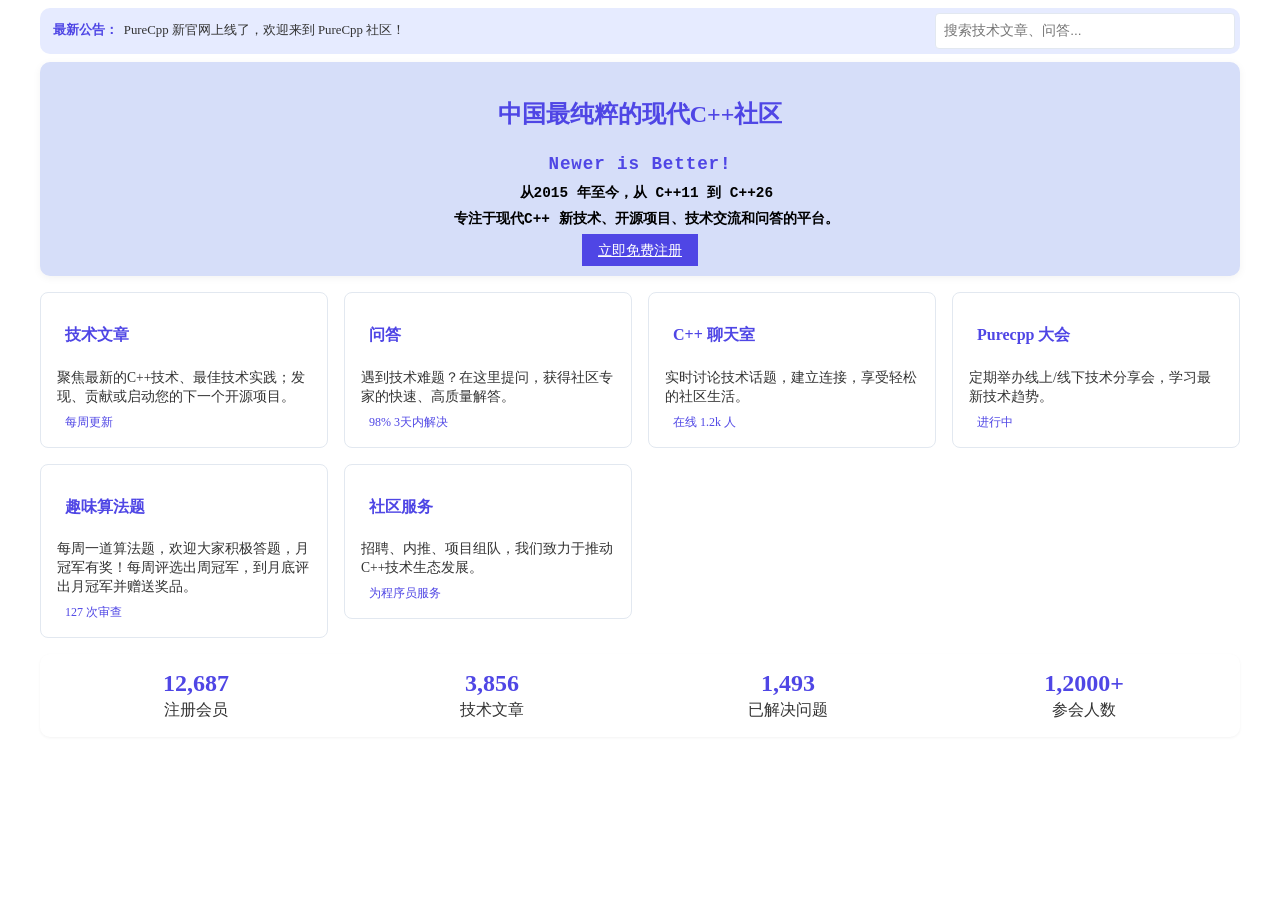
==== html/index.html @ 9f5e13fd "modify fonts" ====
<!DOCTYPE html>
<html lang="zh-CN">

<head>
    <meta charset="UTF-8">
    <meta name="viewport" content="width=device-width, initial-scale=1.0">
    <title>purecpp.cn - 中国最纯粹的 C++ 技术社区</title>
    <link rel="icon" href="logo.png" type="image/png">
    <meta name="description" content="从2015年到2026年，从 C++11 到 C++26，只聊硬核技术，不灌水，不广告。">

    <!-- 本地 Pico CSS（确保路径正确） -->
    <link rel="stylesheet" href="css/pico.min.css">

    <!-- 本地 Font Awesome（确保路径正确） -->
    <link rel="stylesheet" href="font-awesome/css/all.min.css">

    <!-- PureCpp 统一样式 -->
    <link rel="stylesheet" href="css/purecpp.css">

    <script defer src="script/alpine.js"></script>

    <style>
        /* 确保页脚始终在底部 */
        body {
            display: flex;
            flex-direction: column;
            min-height: 100vh;
        }

        main {
            flex: 1;
        }

        /* Logo 样式（个性化） */
        nav .secondary img {
            background-color: transparent !important;
            filter: var(--logo-filter, none) !important;
            width: 36px !important;
            height: 36px !important;
            vertical-align: middle !important;
        }

        nav .secondary strong {
            font-size: 20px !important;
            color: var(--primary) !important;
        }

        /* Hero 区域个性化样式 */
        .hero h1,
        .hero p {
            color: white !important;
            margin: 0 auto 0.5rem !important;
            max-width: 100% !important;
        }

        .hero .lead {
            color: var(--text-typing) !important;
            font-size: 0.9rem !important;
            line-height: 1.8 !important;
            font-family: "JetBrains Mono", "Fira Code", Consolas, "Courier New", monospace !important;
            font-weight: 400 !important;
        }

        .hero .slogan-highlight {
            font-size: 1.1rem !important;
            font-weight: 600 !important;
            color: var(--primary) !important;
            letter-spacing: 0.05em !important;
        }

        .hero-section {
            color: var(--text-highlight) !important;
        }

        /* 卡片个性化样式 */
        .card h3 {
            color: var(--text-highlight) !important;
            margin-bottom: 0.5rem !important;
            display: flex;
            align-items: center;
            gap: 0.5rem;
            font-size: 1rem;
        }

        .card p {
            line-height: 1.4;
            font-size: 0.85rem;
            flex-grow: 1;
            margin-bottom: 0.5rem !important;
            color: var(--text-main) !important;
        }

        .card small {
            color: var(--primary) !important;
            display: flex;
            align-items: center;
            gap: 0.5rem;
            margin-top: auto;
            font-size: 0.75rem;
        }

        /* 下拉动画 */
        @keyframes slideDown {
            from {
                opacity: 0;
                transform: translateY(-10px);
            }

            to {
                opacity: 1;
                transform: translateY(0);
            }
        }
    </style>
</head>

<body>
<!-- 统一页头占位符 -->
<div id="header-container"></div>

<!-- 主要内容 -->
<main class="page-wrapper">
        <!-- 公告栏 -->
        <article class="announcement">
            <div class="announcement-row">
                <div class="announcement-container">
                    <div class="announcement-scroll">
                        <div class="announcement-item">
                            <strong><i class="fas fa-bullhorn"></i> 最新公告：</strong>
                            <span>PureCpp 新官网上线了，欢迎来到 PureCpp 社区！</span>
                        </div>
                        <div class="announcement-item">
                            <strong><i class="fas fa-bullhorn"></i>社区核心团队：</strong>
                            <span><a href="/about.html">PureCpp 社区核心团队由一批C++ 精英组成，查看团队介绍!</a></span>
                        </div>
                        <div class="announcement-item">
                            <strong><i class="fas fa-code"></i> C++ 大会：</strong>
                            <span><a href="/article.html?slug=67907d04">2025 年purecpp 大会ppt和视频</a></span>
                        </div>
                        <div class="announcement-item">
                            <strong><i class="fas fa-users"></i><a href="/articles.html?tag_id=162">趣味算法题板块上线了！：</a> </strong>
                            <span>每周一道算法题，欢迎大家积极答题，月冠军有奖！每周评选出周冠军，到月底评出月冠军并赠送奖品和证书！</span>
                        </div>
                    </div>
                </div>

                <div class="search-box">
                    <input type="text" placeholder="搜索技术文章、问答..."
                           onkeyup="if(event.keyCode === 13) performSearch()">
                    <i class="fas fa-search search-icon" onclick="performSearch()"></i>
                </div>
            </div>
        </article>

    <!-- Hero 区域：满宽，与card完全对齐 -->
    <section class="hero">
        <h2 class="hero-section">中国最纯粹的现代C++社区</h2>
        <p class="lead">
            <span class="slogan-highlight">Newer is Better!</span> <br>
            <span class="typing-container">
                    <span class="typing-cursor">|</span>
                    <span class="typing-text line1"><strong>从2015 年至今，从 C++11 到 C++26</strong></span>
                </span>
            <br>
            <span class="typing-container">
                    <span class="typing-cursor line2-cursor">|</span>
                    <span class="typing-text line2"><strong>专注于现代C++ 新技术、开源项目、技术交流和问答的平台。</strong></span>
                </span>
        </p>
        <a href="register.html" role="button" class="contrast">
            <i class="fas fa-user-plus"></i>
            立即免费注册
        </a>
    </section>

    <!-- 6个功能卡片：满宽，与hero完全对齐 -->
    <section class="card-section">
        <div class="card-grid">
            <a href="articles.html" style="text-decoration: none; color: inherit;">
                <article class="card">
                    <div style="display: flex; align-items: center; gap: 0.5rem; margin-bottom: 0.5rem !important;">
                        <div class="feature-icon">
                            <i class="fas fa-lightbulb"></i>
                        </div>
                        <h3>技术文章</h3>
                    </div>
                    <p>聚焦最新的C++技术、最佳技术实践；发现、贡献或启动您的下一个开源项目。</p>
                    <small><i class="fas fa-sync-alt"></i> 每周更新</small>
                </article>
            </a>

            <article class="card">
                <div style="display: flex; align-items: center; gap: 0.5rem; margin-bottom: 0.5rem !important;">
                    <div class="feature-icon">
                        <i class="fas fa-question-circle"></i>
                    </div>
                    <h3>问答</h3>
                </div>
                <p>遇到技术难题？在这里提问，获得社区专家的快速、高质量解答。</p>
                <small><i class="fas fa-check-circle"></i> 98% 3天内解决</small>
            </article>

            <article class="card">
                <div style="display: flex; align-items: center; gap: 0.5rem; margin-bottom: 0.5rem !important;">
                    <div class="feature-icon">
                        <i class="fas fa-comments"></i>
                    </div>
                    <h3>C++ 聊天室</h3>
                </div>
                <p>实时讨论技术话题，建立连接，享受轻松的社区生活。</p>
                <small><i class="fas fa-users"></i> 在线 1.2k 人</small>
            </article>

            <a href="conference.html" style="text-decoration: none; color: inherit;">
                <article class="card">
                    <div style="display: flex; align-items: center; gap: 0.5rem; margin-bottom: 0.5rem !important;">
                        <div class="feature-icon">
                            <i class="fas fa-calendar-alt"></i>
                        </div>
                        <h3>Purecpp 大会</h3>
                    </div>
                    <p>定期举办线上/线下技术分享会，学习最新技术趋势。</p>
                    <small><i class="fas fa-edit"></i> 进行中</small>
                </article>
            </a>

            <article class="card">
                <div style="display: flex; align-items: center; gap: 0.5rem; margin-bottom: 0.5rem !important;">
                    <div class="feature-icon">
                        <i class="fas fa-code"></i>
                    </div>
                    <h3>趣味算法题</h3>
                </div>
                <p>每周一道算法题，欢迎大家积极答题，月冠军有奖！每周评选出周冠军，到月底评出月冠军并赠送奖品。</p>
                <small><i class="fas fa-chart-bar"></i> 127 次审查</small>
            </article>

            <a href="services.html" style="text-decoration: none; color: inherit;">
                <article class="card">
                    <div style="display: flex; align-items: center; gap: 0.5rem; margin-bottom: 0.5rem !important;">
                        <div class="feature-icon">
                            <i class="fas fa-hands-helping"></i>
                        </div>
                        <h3>社区服务</h3>
                    </div>
                    <p>招聘、内推、项目组队，我们致力于推动C++技术生态发展。</p>
                    <small><i class="fas fa-star"></i> 为程序员服务</small>
                </article>
            </a>
        </div>
    </section>

    <!-- 数据统计：与hero、card对齐 -->
    <section class="stats">
        <div class="stats-grid">
            <div>
                <span class="stat-number" id="user-count">12,687</span>
                <div>注册会员</div>
            </div>
            <div>
                <span class="stat-number" id="article-count">3,856</span>
                <div>技术文章</div>
            </div>
            <div>
                <span class="stat-number">1,493</span>
                <div>已解决问题</div>
            </div>
            <div>
                <span class="stat-number" id="conference-attendees">1,2000+</span>
                <div>参会人数</div>
            </div>
        </div>
    </section>
</main>

<!-- 统一页脚占位符 -->
<div id="footer-container"></div>
    <!-- API服务脚本 -->
    <script src="script/api_service.js"></script>
    <!-- 统一布局脚本（包含用户信息管理功能） -->
    <script src="script/layout.js"></script>
    <!-- 核心脚本 -->
    <script>
        // 搜索功能
        function performSearch() {
            const input = document.querySelector('.search-box input');
            const keyword = input.value.trim();
            if (keyword) {
                window.location.href = `articles.html?search=${encodeURIComponent(keyword)}`;
            } else {
                showAlert('请输入搜索关键词');
            }
        }

        // 获取统计数据
        async function fetchStats() {
            try {
                const response = await fetch('/api/v1/stats');
                if (!response.ok) {
                    throw new Error('获取统计数据失败');
                }
                const data = await response.json();
                if (data.success && data.data) {
                    // 更新注册会员数
                    document.getElementById('user-count').textContent = data.data.user_count.toLocaleString();
                    // 更新技术文章数
                    document.getElementById('article-count').textContent = data.data.article_count.toLocaleString();
                }
            } catch (error) {
                console.error('获取统计数据失败:', error);
            }
        }

        // 页面加载时获取统计数据
        window.addEventListener('load', fetchStats);
    </script>
</body>

</html>
---- html/css/purecpp.css ----
:root {
    --primary: #4f46e5;
    --primary-hover: #4338ca;
    --border-color: #e2e8f0;
    --muted-color: #4b5563;
    --bg-page: #ffffff;
    --bg-card: #ffffff;
    --bg-search: #ffffff;
    --text-main: #333;
    --text-highlight: var(--primary);
    --bg-hero: #d6def9;
    --bg-announcement: #e6ebff;
    --text-typing: #000000;
    --code-background: #ffffff;
    --code-border: #e5e7eb;
    --bg-blockquote: #f9fafb;
}

/* 深色模式 */
@media (prefers-color-scheme: dark) {
    :root {
        --bg-page: #121212;
        --bg-card: #1e1e1e;
        --bg-search: #2d2d2d;
        --text-main: #ffffff;
        --muted-color: #9ca3af;
        --text-highlight: #818cf8;
        --border-color: #374151;
        --bg-hero: #1e2238;
        --bg-announcement: #2a2f4c;
        --text-typing: #f3f4f6;
        --code-background: #1e1e1e;
        --code-border: #374151;
        --bg-blockquote: #2a2a2a;
    }
}

/* 深色模式类（手动切换） */
:root.dark {
    --bg-page: #121212;
    --bg-card: #1e1e1e;
    --bg-search: #2d2d2d;
    --text-main: #ffffff;
    --muted-color: #9ca3af;
    --text-highlight: #818cf8;
    --border-color: #374151;
    --bg-hero: #1e2238;
    --bg-announcement: #2a2f4c;
    --text-typing: #f3f4f6;
    --code-background: #1e1e1e;
    --code-border: #374151;
    --bg-blockquote: #2a2a2a;
}

/* 浅色模式类（手动切换） */
:root.light {
    --bg-page: #ffffff;
    --bg-card: #ffffff;
    --bg-search: #ffffff;
    --text-main: #333;
    --muted-color: #4b5563;
    --text-highlight: var(--primary);
    --border-color: #e2e8f0;
    --bg-hero: #d6def9;
    --bg-announcement: #e6ebff;
    --text-typing: #000000;
    --code-background: #ffffff;
    --code-border: #e5e7eb;
}

/* 全局样式 */
body {
    background-color: var(--bg-page) !important;
    color: var(--text-main) !important;
    min-height: 100vh;
    margin: 0;
    padding: 0;
}

/* 页面布局 */
.page-wrapper {
    max-width: 1200px !important;
    width: 100% !important;
    padding: 0 1.5rem !important;
    margin: 0 auto !important;
    flex: 1;
    display: flex;
    flex-direction: column;
}

main {
    flex: 1;
}

/* 容器样式 */
.container {
    max-width: 1200px;
}

/* 头部样式 */
.page-header {
    max-width: 1200px;
    width: 100%;
    padding: 1rem 2rem;
    margin: 0 auto;
    border-bottom: 1px solid var(--border-color);
}

.logo {
    display: flex;
    align-items: center;
    gap: 0.5rem;
    text-decoration: none !important;
}

.logo img {
    width: 32px;
    height: 32px;
}

.logo strong {
    font-size: 18px !important;
    color: var(--primary) !important;
}

/* 导航栏样式 */
nav.container-fluid ul:nth-child(2) {
    font-size: 0.85rem !important;
    margin-left: auto !important;
    margin-right: 0 !important;
}

nav .contrast {
    background: var(--primary) !important;
    border-color: var(--primary) !important;
    color: white !important;
}

nav .contrast:hover {
    background: var(--primary-hover) !important;
    border-color: var(--primary-hover) !important;
}

/* 英雄区域 */
.hero {
    border-radius: 10px !important;
    overflow: hidden !important;
    box-shadow: 0 2px 8px rgba(0, 0, 0, 0.05) !important;
    background: var(--bg-hero) !important;
    padding: 1rem 0 !important;
    text-align: center !important;
    margin-bottom: 1rem !important;
}

.hero .contrast {
    padding: 0.5rem 1rem !important;
    font-size: 0.9rem;
    background: var(--primary) !important;
    border-color: var(--primary) !important;
    color: white !important;
}

.hero .contrast:hover {
    background: var(--primary-hover) !important;
    border-color: var(--primary-hover) !important;
}

/* 公告栏 */
.announcement {
    font-size: 14px !important;
    background: var(--bg-announcement) !important;
    border-radius: 10px !important;
    padding: 0.3rem !important;
    margin: 0.5rem 0 !important;
}

.announcement-row {
    display: grid;
    grid-template-columns: 1fr auto;
    gap: 1rem;
    align-items: center;
}

.announcement-container {
    position: relative;
    overflow: hidden;
    height: 24px;
    width: 100%;
    display: block !important;
}

.announcement-scroll {
    animation: scroll-up 15s linear infinite;
    width: 100% !important;
}

.announcement-scroll:hover {
    animation-play-state: paused;
}

.announcement-item {
    height: 24px;
    display: flex !important;
    align-items: center !important;
    color: var(--text-main) !important;
    width: 100%;
    height: 24px !important;
    padding: 0 0.5rem !important;
    font-size: 0.8rem !important;
    line-height: 1 !important;
    text-align: left !important;
}

.announcement-item strong {
    flex-shrink: 0;
    margin-right: 6px;
    color: var(--primary);
    white-space: nowrap;
}

.announcement-item span {
    flex-grow: 1;
    white-space: nowrap;
    overflow: hidden;
    text-overflow: ellipsis;
    min-width: 0;
    display: block;
}

/* 搜索框样式 */
.search-box {
    position: relative;
    min-width: 300px;
    height: 36px;
}

.search-box input {
    border: 1px solid var(--border-color) !important;
    border-radius: 4px !important;
    margin: 0 !important;
    padding: 0.375rem 2rem 0.375rem 0.5rem !important;
    font-size: 0.85rem !important;
    background: var(--bg-search) !important;
    width: 100% !important;
    height: 100% !important;
    box-sizing: border-box !important;
}

.search-icon {
    position: absolute;
    right: 0.75rem;
    top: 50%;
    transform: translateY(-50%);
    color: var(--muted-color);
    font-size: 0.8rem;
    cursor: pointer;
    transition: all 0.2s ease;
    padding: 0.25rem;
    border-radius: 3px;
}

.search-icon:hover {
    color: var(--primary);
    background: rgba(79, 70, 229, 0.1);
    transform: translateY(-50%) scale(1.1);
}

/* 卡片样式 */
.card {
    border: 1px solid var(--border-color);
    border-radius: 8px;
    padding: 1rem !important;
    background: var(--bg-card) !important;
    transition: all 0.3s ease;
    margin: 0 !important;
}

.card:hover {
    transform: translateY(-2px);
    box-shadow: 0 5px 15px rgba(0, 0, 0, 0.1);
    border-color: var(--primary);
}

.card-grid {
    display: grid;
    grid-template-columns: repeat(auto-fit, minmax(280px, 1fr));
    gap: 1rem !important;
    margin: 0 !important;
    padding: 0 !important;
    width: 100% !important;
}

/* 文章卡片 */
.article-card {
    background: var(--bg-card);
    border: 1px solid var(--border-color);
    border-radius: 8px;
    padding: 0.6rem;
    transition: all 0.2s ease;
    text-decoration: none;
    color: inherit;
    display: block;
}

.article-card:hover {
    transform: translateY(-2px);
    border-color: var(--primary);
    box-shadow: 0 4px 12px rgba(0, 0, 0, 0.1);
}

.article-title {
    font-size: 1.4rem;
    font-weight: 600;
    line-height: 1.4;
    color: var(--text-main);
    margin-bottom: 0.5rem;
}

.article-title a {
    color: var(--text-main);
    text-decoration: none;
}

.article-title a:hover {
    color: var(--text-main);
}

.article-excerpt {
    color: var(--muted-color);
    line-height: 1.6;
    margin-bottom: 0.8rem;
    font-size: 0.9rem;
}

/* 标签 */
.article-tags {
    display: flex;
    flex-wrap: wrap;
    gap: 0.5rem;
    margin-bottom: 0.8rem;
}

.tag {
    display: inline-block;
    padding: 0.2rem 0.6rem;
    background: #e5e7eb;
    color: #333;
    border-radius: 4px;
    font-size: 0.8rem;
    text-decoration: none;
}

.tag:hover {
    opacity: 0.9;
    color: #333;
}

/* 文章元信息 */
.article-meta {
    display: flex;
    flex-wrap: wrap;
    gap: 1rem;
    font-size: 0.85rem;
    color: var(--muted-color);
    align-items: center;
}

.meta-item {
    display: flex;
    align-items: center;
    gap: 0.3rem;
}

.meta-item i {
    width: 16px;
}

.read-more {
    color: var(--text-main);
    text-decoration: none;
    font-weight: 500;
}

.read-more:hover {
    text-decoration: underline;
}

/* 分页 */
.pagination {
    display: flex;
    justify-content: center;
    align-items: center;
    gap: 0.5rem;
    margin-top: 0.6rem;
    padding-top: 0.6rem;
    border-top: 1px solid var(--border-color);
}

.page-link {
    padding: 0.5rem 0.8rem;
    border: 1px solid var(--border-color);
    border-radius: 6px;
    color: var(--text-main);
    text-decoration: none;
    font-size: 0.9rem;
    transition: all 0.2s;
}

.page-link:hover {
    background: var(--primary);
    color: white;
    border-color: var(--primary);
}

.page-link.active {
    background: var(--primary);
    color: white;
    border-color: var(--primary);
}

.page-link.disabled {
    cursor: not-allowed !important;
    pointer-events: none !important;
    opacity: 0.6;
}

/* 数据统计 */
.stats {
    background: var(--bg-card) !important;
    padding: 1rem 0 !important;
    margin: 1rem 0 !important;
    border-radius: 10px !important;
    box-shadow: 0 1px 3px rgba(0, 0, 0, 0.05);
}

.stats-grid {
    display: grid;
    grid-template-columns: repeat(auto-fit, minmax(150px, 1fr));
    gap: 1rem;
    text-align: center;
    padding: 0 1rem !important;
}

.stat-number {
    font-size: 1.5rem;
    font-weight: bold;
    color: var(--text-highlight) !important;
    display: block;
    margin-bottom: 0.2rem !important;
}

.stats-grid div {
    color: var(--text-main) !important;
}

/* 标题样式 */
.page-title {
    font-size: 1.5rem;
    font-weight: 700;
    margin-bottom: 0;
    color: var(--text-main);
}

.page-description {
    color: var(--muted-color);
    font-size: 0.9rem;
}

.page-header-area {
    margin-bottom: 1rem;
}

.title-and-button {
    display: flex;
    justify-content: space-between;
    align-items: center;
    margin-bottom: 0.5rem;
}

/* 按钮样式 */
.button-create {
    background: var(--primary);
    color: white !important;
    padding: 0.5rem 1rem;
    font-size: 0.9rem;
    font-weight: 500;
    text-decoration: none;
    border-radius: 6px;
    transition: all 0.2s;
}

.button-create:hover {
    background: var(--primary-hover);
    text-decoration: none;
}

/* 文章内容样式 */
.article-content {
    line-height: 1.5 !important; /* 修复：正常阅读行高 */
    font-size: 0.85rem !important;
    margin-bottom: 1rem !important;
    color: var(--text-main) !important;
}

.article-content h1 {
    color: var(--text-main);
    margin: 1.5rem 0 1rem;
    font-size: 1.3rem;
    line-height: 1.3; /* 标题稍微宽松一点 */
}

.article-content h2 {
    color: var(--text-main);
    margin: 1.5rem 0 1rem;
    font-size: 1.2rem;
    line-height: 1.3;
}

.article-content h3 {
    color: var(--text-main);
    margin: 1.5rem 0 1rem;
    font-size: 1.1rem;
    line-height: 1.3;
}

.article-content h4 {
    color: var(--text-main);
    margin: 1.0rem 0 0.8rem;
    font-size: 1.05rem;
    line-height: 1.3;
}

.article-content p {
    font-size: 0.8rem !important;
    line-height: 1.5 !important; /* 修复：段落正常行高 */
    margin-bottom: 0.6rem !important; /* 段落间距稍微加大 */
    color: var(--text-main) !important;
}

.article-content ul,
.article-content li {
    font-size: 0.8rem !important;
    line-height: 1.4 !important; /* 修复：列表正常行高 */
    color: var(--text-main) !important;
}

.article-content blockquote {
    font-size: 0.75rem !important; /* 修复：引用不要太小，0.4根本看不清 */
    line-height: 1.4 !important;
}

.article-content blockquote {
    border-left: 4px solid var(--primary);
    padding-left: 1rem;
    color: var(--text-main) !important;
    margin: 1rem 0;
    background: var(--bg-blockquote) !important;
    padding: 1rem !important;
    border-radius: 4px !important;
}

@media (prefers-color-scheme: dark) {
    .article-content blockquote {
        background: #2a2a2a !important;
        color: #ffffff !important;
    }
}

:root.dark .article-content blockquote {
    background: #2a2a2a !important;
    color: #ffffff !important;
}

/* 代码块样式 */
.article-content pre {
    background: var(--code-background) !important;
    border: 1px solid var(--code-border) !important;
    padding: 0.8rem !important;
    border-radius: 8px !important;
    overflow-x: auto !important;
    margin: 1rem 0 !important;
}

.article-content code {
    font-family: 'JetBrains Mono', 'Cascadia Code', 'Fira Code', Consolas, 'Source Code Pro', monospace !important;
    font-size: 0.5rem !important;
    line-height: 0.8 !important;
}

/* 用户资料弹窗样式 */
.user-profile-popup {
    position: absolute;
    z-index: 1000;
    background: var(--bg-card);
    border: 1px solid var(--border-color);
    border-radius: 8px;
    padding: 1rem;
    box-shadow: 0 4px 12px rgba(0, 0, 0, 0.15);
    min-width: 300px;
    max-width: 400px;
    max-height: 400px;
    overflow-y: auto;
    opacity: 1;
}

.user-profile-popup .popup-header {
    display: flex;
    align-items: center;
    margin-bottom: 0.8rem;
}

.user-profile-popup .avatar {
    width: 50px;
    height: 50px;
    border-radius: 50%;
    margin-right: 1rem;
    object-fit: cover;
}

.user-profile-popup .user-info h4 {
    margin: 0 0 0.2rem 0;
    color: var(--text-main);
}

.user-profile-popup .user-info p {
    margin: 0;
    color: var(--muted-color);
    font-size: 0.85rem;
}

.user-profile-popup .user-bio {
    margin-bottom: 0.8rem;
    font-size: 0.9rem;
    line-height: 1.4;
}

.user-profile-popup .user-details {
    display: flex;
    flex-wrap: wrap;
    gap: 0.8rem;
    font-size: 0.85rem;
    color: var(--muted-color);
}

.user-profile-popup .detail-item {
    display: flex;
    align-items: center;
    gap: 0.3rem;
}

.user-profile-popup .loading {
    text-align: center;
    padding: 1rem;
    color: var(--muted-color);
}

/* 用户名样式，添加悬停效果 */
.username-hover {
    cursor: pointer;
    position: relative;
    font-weight: 500;
    color: var(--text-main);
}

.username-hover:hover {
    text-decoration: underline;
}

/* 自定义下拉样式 */
.dropdown {
    position: relative;
    display: inline-block;
    width: 600px;
}

.dropdown-menu {
    position: absolute;
    top: 100%;
    left: 0;
    right: 0;
    background: #ffffff;
    border: 1px solid #e2e8f0;
    border-radius: 0.25rem;
    box-shadow: 0 2px 4px rgba(0, 0, 0, 0.1);
    z-index: 100;
    max-height: 250px;
    overflow-y: auto;
    padding: 0.5rem;
}

.dropdown-menu label {
    display: flex;
    align-items: center;
    padding: 0.4rem;
    cursor: pointer;
}

.dropdown-menu label:hover {
    background: #f1f5f9;
}

/* 回复表单样式 */
.reply-form {
    margin-top: 1rem;
    padding: 1rem;
    background-color: #f8f9fa;
    border-radius: 4px;
}

.reply-form textarea {
    width: 100%;
    margin-bottom: 0.5rem;
    padding: 0.5rem;
    border: 1px solid var(--border-color);
    border-radius: 4px;
    font-family: inherit;
    resize: vertical;
}

.reply-form-actions {
    display: flex;
    justify-content: flex-end;
    gap: 0.5rem;
}

.reply-form-cancel,
.reply-form-submit {
    padding: 0.25rem 0.5rem;
    border: none;
    border-radius: 4px;
    cursor: pointer;
    font-size: 0.85rem;
}

.reply-form-cancel {
    background-color: #6c757d;
    color: white;
}

.reply-form-submit {
    background-color: var(--primary);
    color: white;
}

.reply-form-submit:disabled {
    opacity: 0.6;
    cursor: not-allowed;
}

/* 子评论的回复表单样式 */
.child-comment-item .reply-form {
    margin-top: 0.75rem;
    padding: 0.75rem;
    background-color: #e9ecef;
}

.child-comment-item .reply-form textarea {
    font-size: 0.85rem;
}

.child-comment-item .reply-form-cancel,
.child-comment-item .reply-form-submit {
    font-size: 0.8rem;
}

/* 评论样式 */
.comments-section {
    margin-top: 2rem;
    border-top: 1px solid var(--border-color);
    padding-top: 1rem;
}

.comment-form {
    margin-bottom: 2rem;
    padding: 1rem;
    border: 1px solid var(--border-color);
    border-radius: 8px;
}

.comment-item {
    margin-bottom: 1rem;
    padding: 1rem;
    border: 1px solid var(--border-color);
    border-radius: 8px;
}

.comment-header {
    display: flex;
    justify-content: space-between;
    align-items: center;
    margin-bottom: 0.5rem;
}

.comment-author {
    font-weight: bold;
    color: var(--text-main);
}

.comment-content {
    margin-bottom: 0.5rem;
    line-height: 1.5;
}

.comment-footer {
    display: flex;
    justify-content: space-between;
    align-items: center;
    font-size: 0.75rem;
}

.comment-actions {
    font-size: 0.8rem;
    margin-left: 0.5rem;
}

.child-comments {
    margin-left: 2rem;
    margin-top: 1rem;
    border-left: 2px solid var(--border-color);
    padding-left: 1rem;
}

.child-comment-item {
    margin-bottom: 0.75rem;
    padding: 0.75rem;
    background-color: #f8f9fa;
    border-radius: 4px;
}

.reply-title {
    font-size: 0.75rem;
    color: var(--muted-color);
    margin-bottom: 0.3rem;
}

/* 打字机效果 */
.typing-container {
    display: inline-flex;
    align-items: flex-start;
    gap: 4px;
    overflow: hidden;
}

.typing-text {
    display: inline-block;
    overflow: hidden;
    white-space: nowrap;
    width: 0;
    color: var(--text-typing) !important;
    caret-color: transparent !important;
    animation: typing 2s steps(35, end) forwards;
}

.typing-text.line1 {
    animation-delay: 0.5s;
}

.typing-text.line2 {
    animation-delay: 2.8s;
}

.typing-cursor {
    color: var(--primary) !important;
    font-weight: bold;
    font-size: 0.9rem !important;
    opacity: 0;
    animation: show-cursor 0s 0.5s forwards,
    blink 1s step-end infinite 0.5s,
    fade-out 0s 2.5s forwards;
}

.typing-cursor.line2-cursor {
    opacity: 0;
    animation: show-cursor 0s 2.8s forwards,
    blink 1s step-end infinite 2.8s,
    fade-out 0s 5s forwards;
}

/* 动画 */
@keyframes scroll-up {
    0%,
    20% {
        transform: translateY(0);
    }

    25%,
    45% {
        transform: translateY(-24px);
    }

    50%,
    70% {
        transform: translateY(-48px);
    }

    75%,
    95% {
        transform: translateY(-72px);
    }

    100% {
        transform: translateY(0);
    }
}

@keyframes typing {
    from {
        width: 0;
    }

    to {
        width: 100%;
    }
}

@keyframes blink {
    from,
    to {
        opacity: 1;
    }

    50% {
        opacity: 0;
    }
}

@keyframes fade-out {
    to {
        opacity: 0;
        visibility: hidden;
    }
}

@keyframes show-cursor {
    to {
        opacity: 1;
    }
}

@keyframes slideDown {
    from {
        opacity: 0;
        transform: translateY(-10px);
    }

    to {
        opacity: 1;
        transform: translateY(0);
    }
}

/* 隐藏类 */
.hidden {
    display: none !important;
}

/* 移动端导航栏适配 */
@media (max-width: 992px) {
    .page-wrapper {
        padding: 0 1rem !important;
    }

    .announcement-row {
        display: flex !important;
        flex-direction: column;
        gap: 0.8rem !important;
        padding: 0.5rem 0 !important;
    }

    .search-box {
        min-width: 100% !important;
        width: 100% !important;
        height: 38px;
    }

    .search-box input {
        font-size: 16px !important;
    }
}

@media (max-width: 768px) {
    .typing-text {
        animation: typing 1.8s steps(25, end) forwards !important;
    }

    .typing-text.line2 {
        animation-delay: 1.8s !important;
    }

    .typing-cursor.line2-cursor {
        animation: show-cursor 0s 1.8s forwards, blink 1s step-end infinite 1.8s, fade-out 0s 3.6s forwards !important;
    }

    .content-container {
        padding: 1rem;
    }

    .page-title {
        font-size: 1.0rem;
    }

    .content-card {
        padding: 1rem;
    }

    .content-title {
        font-size: 1.1rem;
    }

    .content-meta {
        font-size: 0.8rem;
    }
}

/* 注册按钮微调 */
.btn-register {
    padding: 0.3rem 0.5rem !important;
    font-size: 0.85rem !important;
    height: auto !important;
    white-space: nowrap;
}

/* 内容容器样式 */
.content-container {
    max-width: 1200px;
    margin: 0 auto;
    padding: 1rem;
}

/* 内容列表样式 */
.content-list {
    display: flex;
    flex-direction: column;
    gap: 0.1rem;
}

/* 内容卡片样式 */
.content-card {
    background: var(--bg-card);
    border: 1px solid var(--border-color);
    border-radius: 8px;
    padding: 1rem;
    transition: all 0.2s ease;
}

.content-card:hover {
    transform: translateY(-2px);
    border-color: var(--primary);
    box-shadow: 0 4px 12px rgba(0, 0, 0, 0.1);
}

/* 内容标题样式 */
.content-title {
    font-size: 1.1rem;
    font-weight: 600;
    line-height: 1.4;
    color: var(--text-main);
    margin-bottom: 0.5rem;
}

.content-title a {
    color: var(--text-main);
    text-decoration: none;
}

.content-title a:hover {
    color: var(--text-main);
}

/* 内容摘要样式 */
.content-excerpt {
    color: var(--muted-color);
    line-height: 1.6;
    margin-bottom: 0.8rem;
    font-size: 0.8rem;
}

/* 内容元信息样式 */
.content-meta {
    display: flex;
    flex-wrap: wrap;
    gap: 1rem;
    margin-bottom: 0.8rem;
}

/* 内容标签样式 */
.content-tags {
    display: flex;
    flex-wrap: wrap;
    gap: 0.5rem;
    margin-bottom: 0.8rem;
}

/* 注册按钮 */
.register-button {
    display: inline-block;
    padding: 0.5rem 1rem;
    background: var(--primary);
    color: white;
    border-radius: 4px;
    font-size: 0.9rem;
    text-decoration: none;
    transition: all 0.2s;
}

.register-button:hover {
    background: var(--primary-hover);
    color: white;
}

/* 移动端优化 */
@media (max-width: 768px) {
    .content-container {
        padding: 1rem;
    }

    .content-card {
        padding: 1rem;
    }

    .content-title {
        font-size: 1.1rem;
    }

    .content-meta {
        font-size: 0.8rem;
    }
}

/* 精华文章标题样式 */
.elite-title {
    font-size: 24px;
    font-weight: 600;
    text-shadow: 0 0 2px rgba(255, 215, 0, 0.4), 0 0 4px rgba(255, 193, 7, 0.2);
}

/* 特性图标 */
.feature-icon {
    font-size: 1.1rem;
    color: var(--primary);
}

/* 加载状态 */
.loading {
    text-align: center;
    padding: 2rem;
    color: var(--muted-color);
}

/* 错误提示 */
.alert {
    padding: 1rem;
    border-radius: 4px;
    margin-bottom: 1rem;
}

.alert-danger {
    background-color: #f8d7da;
    color: #721c24;
    border: 1px solid #f5c6cb;
}

.alert-success {
    background-color: #d4edda;
    color: #155724;
    border: 1px solid #c3e6cb;
}
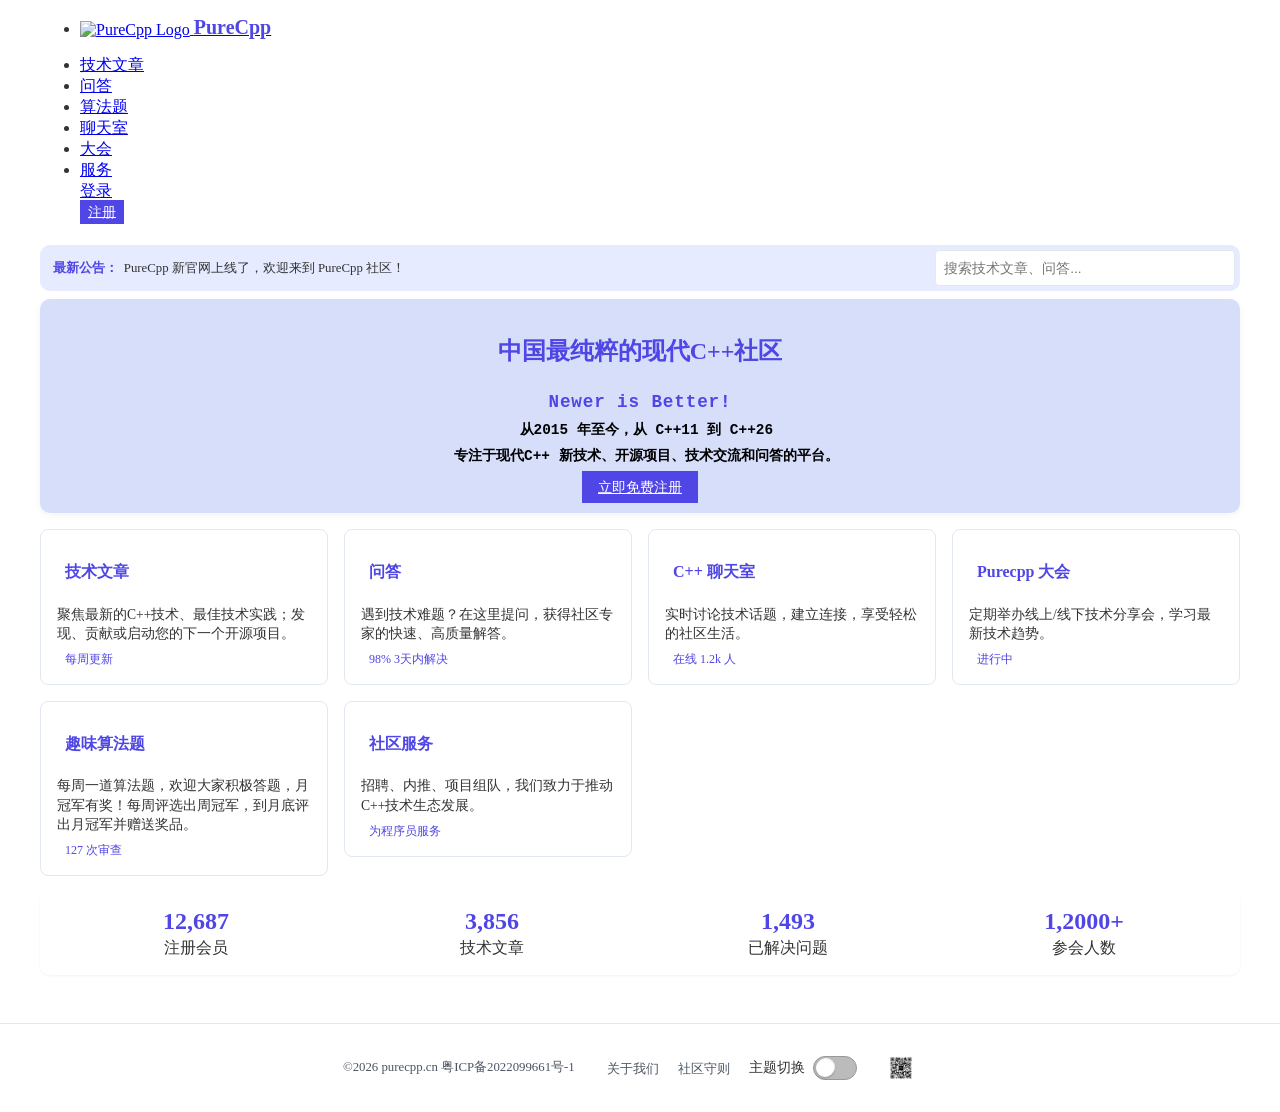
==== commit 53105911: "add chatroom" ====
--- a/html/index.html
+++ b/html/index.html
@@ -189,27 +189,31 @@
                 </article>
             </a>
 
-            <article class="card">
-                <div style="display: flex; align-items: center; gap: 0.5rem; margin-bottom: 0.5rem !important;">
-                    <div class="feature-icon">
-                        <i class="fas fa-question-circle"></i>
-                    </div>
-                    <h3>问答</h3>
-                </div>
-                <p>遇到技术难题？在这里提问，获得社区专家的快速、高质量解答。</p>
-                <small><i class="fas fa-check-circle"></i> 98% 3天内解决</small>
-            </article>
-
-            <article class="card">
-                <div style="display: flex; align-items: center; gap: 0.5rem; margin-bottom: 0.5rem !important;">
-                    <div class="feature-icon">
-                        <i class="fas fa-comments"></i>
-                    </div>
-                    <h3>C++ 聊天室</h3>
-                </div>
-                <p>实时讨论技术话题，建立连接，享受轻松的社区生活。</p>
-                <small><i class="fas fa-users"></i> 在线 1.2k 人</small>
-            </article>
+            <a href="/articles.html?tag_id=163" style="text-decoration: none; color: inherit;">
+                <article class="card">
+                    <div style="display: flex; align-items: center; gap: 0.5rem; margin-bottom: 0.5rem !important;">
+                        <div class="feature-icon">
+                            <i class="fas fa-question-circle"></i>
+                        </div>
+                        <h3>问答</h3>
+                    </div>
+                    <p>遇到技术难题？在这里提问，获得社区专家的快速、高质量解答。</p>
+                    <small><i class="fas fa-check-circle"></i> 98% 3天内解决</small>
+                </article>
+            </a>
+
+            <a href="chatroom.html" style="text-decoration: none; color: inherit;">
+                <article class="card">
+                    <div style="display: flex; align-items: center; gap: 0.5rem; margin-bottom: 0.5rem !important;">
+                        <div class="feature-icon">
+                            <i class="fas fa-comments"></i>
+                        </div>
+                        <h3>C++ 聊天室</h3>
+                    </div>
+                    <p>实时讨论技术话题，建立连接，享受轻松的社区生活。</p>
+                    <small><i class="fas fa-users"></i> 在线 1.2k 人</small>
+                </article>
+            </a>
 
             <a href="conference.html" style="text-decoration: none; color: inherit;">
                 <article class="card">
@@ -224,16 +228,18 @@
                 </article>
             </a>
 
-            <article class="card">
-                <div style="display: flex; align-items: center; gap: 0.5rem; margin-bottom: 0.5rem !important;">
-                    <div class="feature-icon">
-                        <i class="fas fa-code"></i>
-                    </div>
-                    <h3>趣味算法题</h3>
-                </div>
-                <p>每周一道算法题，欢迎大家积极答题，月冠军有奖！每周评选出周冠军，到月底评出月冠军并赠送奖品。</p>
-                <small><i class="fas fa-chart-bar"></i> 127 次审查</small>
-            </article>
+            <a href="/articles.html?tag_id=162" style="text-decoration: none; color: inherit;">
+                <article class="card">
+                    <div style="display: flex; align-items: center; gap: 0.5rem; margin-bottom: 0.5rem !important;">
+                        <div class="feature-icon">
+                            <i class="fas fa-code"></i>
+                        </div>
+                        <h3>趣味算法题</h3>
+                    </div>
+                    <p>每周一道算法题，欢迎大家积极答题，月冠军有奖！每周评选出周冠军，到月底评出月冠军并赠送奖品。</p>
+                    <small><i class="fas fa-chart-bar"></i> 127 次审查</small>
+                </article>
+            </a>
 
             <a href="services.html" style="text-decoration: none; color: inherit;">
                 <article class="card">
--- a/html/css/purecpp.css
+++ b/html/css/purecpp.css
@@ -587,6 +587,12 @@
     line-height: 0.8 !important;
 }
 
+/* Markdown 编辑器字体大小（与文章查看页面保持一致） */
+.CodeMirror {
+    font-size: 0.85rem !important;
+    line-height: 1.5 !important;
+}
+
 /* 用户资料弹窗样式 */
 .user-profile-popup {
     position: absolute;
